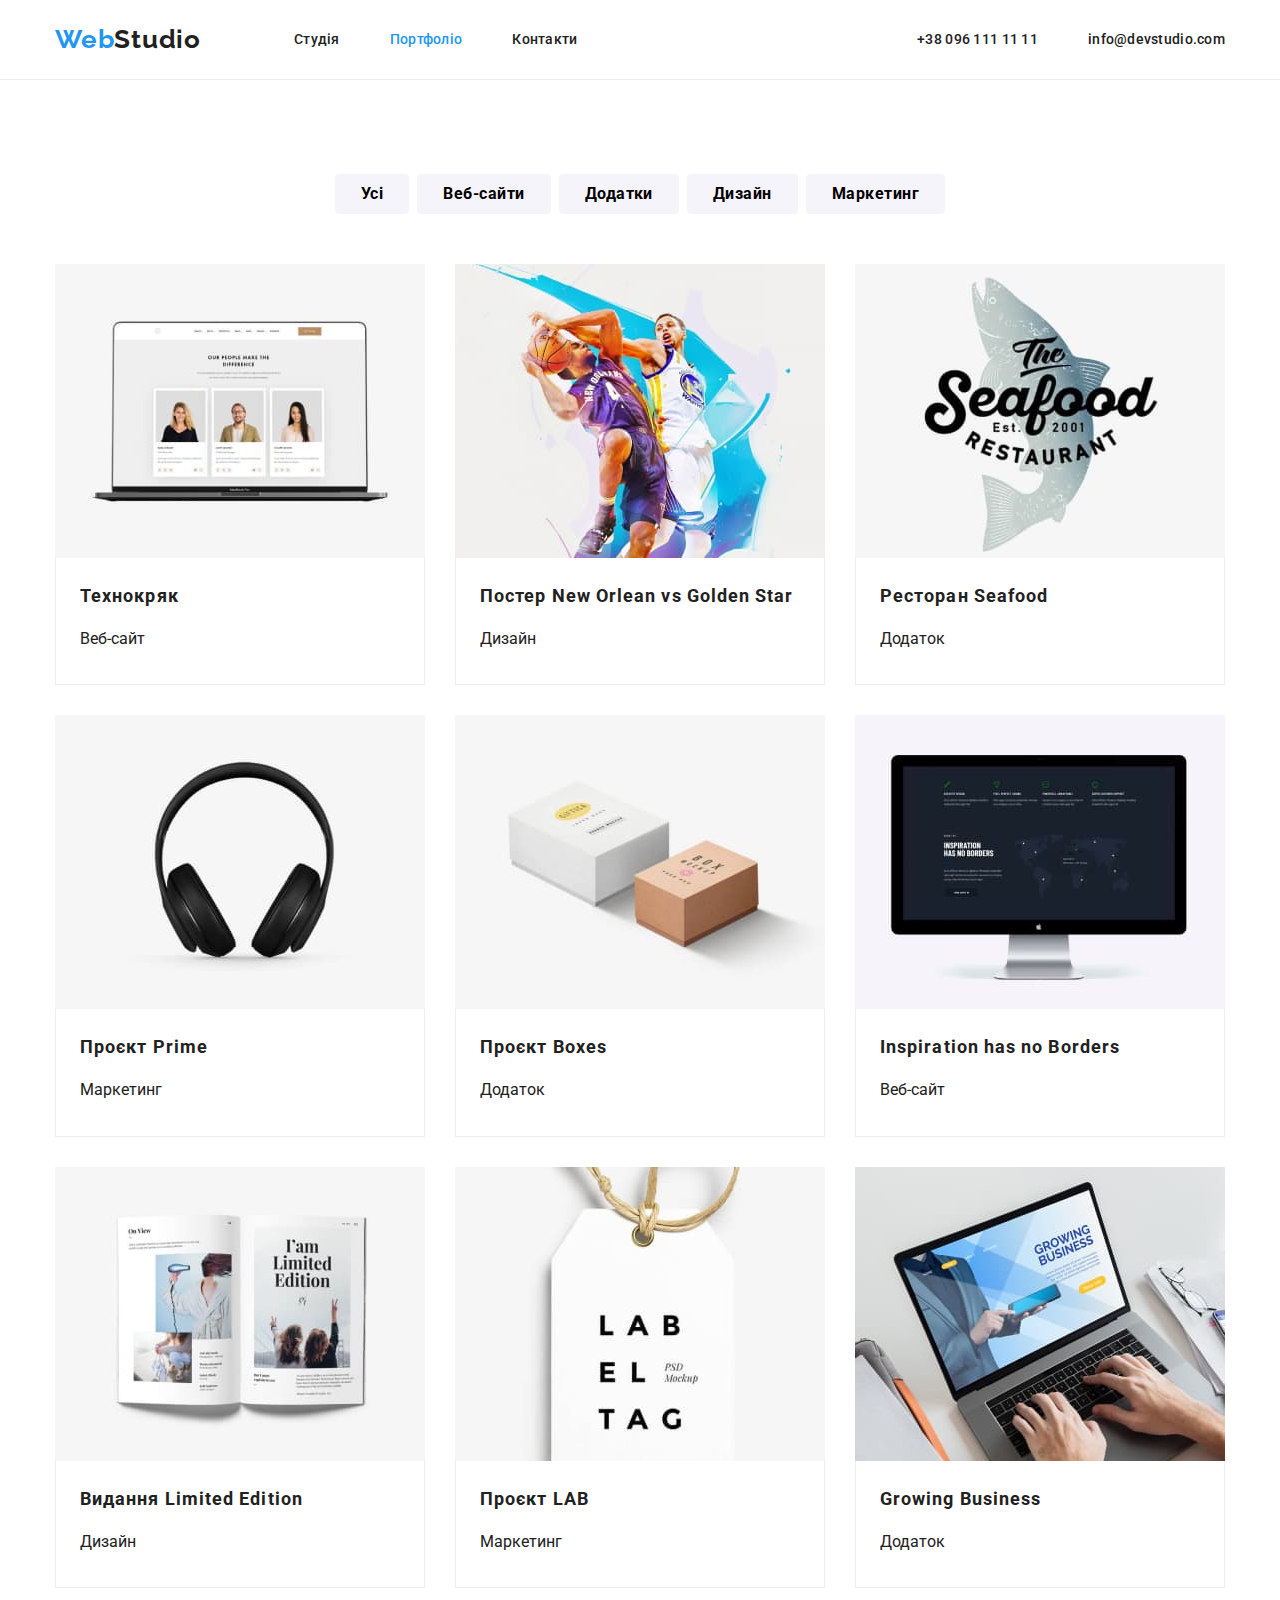
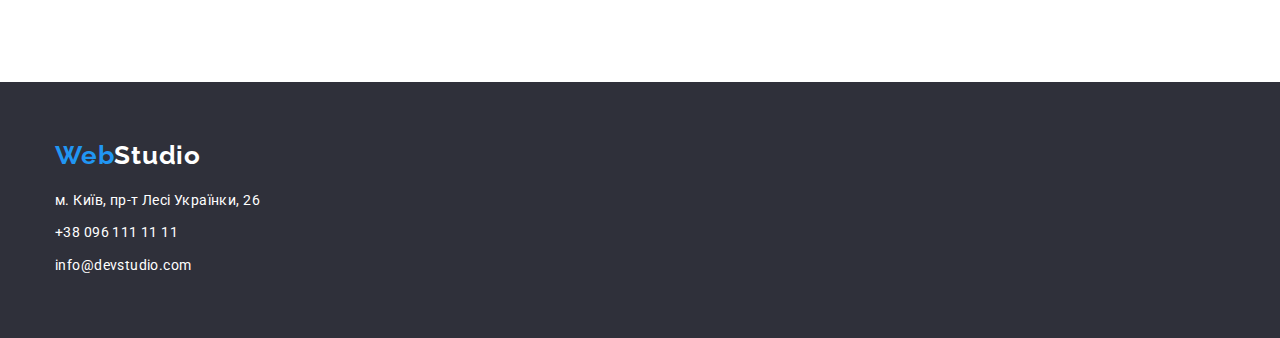
==== portfolio.html @ 902783cb "Закинув основні файли сайту" ====
<!DOCTYPE html>
<html lang="uk">
  <head>
    <meta charset="UTF-8">
    <meta http-equiv="X-UA-Compatible" content="IE=edge">
    <meta name="viewport" content="width=device-width, initial-scale=1.0">
    <link rel="preconnect" href="https://fonts.googleapis.com">
    <link rel="preconnect" href="https://fonts.gstatic.com" crossorigin>
    <link href="https://fonts.googleapis.com/css2?family=Roboto:wght@400;500;700;900&display=swap" rel="stylesheet">
    <link rel="preconnect" href="https://fonts.googleapis.com">
    <link rel="preconnect" href="https://fonts.gstatic.com" crossorigin>
    <link href="https://fonts.googleapis.com/css2?family=Raleway:wght@700&display=swap" rel="stylesheet">
    <link rel="stylesheet" href="https://cdnjs.cloudflare.com/ajax/libs/modern-normalize/1.0.0/modern-normalize.min.css">
    <link rel="stylesheet" href="./css/styles.css">
    <title>Домашнє завдання</title>
  </head>
  <body>

<!--Шапка сайту-->

    <header class="header">
      <div class="container header-nav">
        <a href="/" class="logo-top"><span class="logo-top-blue">Web</span>Studio</a>
        <nav>
          <ul class="header-menu no-style">
            <li class="item"><a href="./index.html" class="header-menu-link">Студія</a></li>
            <li class="item"><a href="./portfolio.html" class="header-menu-link current">Портфоліо</a></li>
            <li class="item"><a href="#" class="header-menu-link">Контакти</a></li>
          </ul>
        </nav>
        <ul class="header-contact no-style">
          <li class="item"><a href="tel:+380961111111" class="header-contact-link">+38 096 111 11 11</a></li>
          <li class="item"><a href="mailto:info@devstudio.com" class="header-contact-link">info@devstudio.com</a></li>
        </ul>
      </div>
    </header>

    <main>

<!--Портфоліо-->

      <section class="portfolio section">
        <div class="container">

<!--Меню портфоліо-->

          <h1 class="portfolio-title">Меню портфоліо</h1>
          <ul class="portfolio-list">
            <li class="portfolio-item"><button type="button" class="portfolio-btn">Усі</button></li>
            <li class="portfolio-item"><button type="button" class="portfolio-btn">Веб-сайти</button></li>
            <li class="portfolio-item"><button type="button" class="portfolio-btn">Додатки</button></li>
            <li class="portfolio-item"><button type="button" class="portfolio-btn">Дизайн</button></li>
            <li class="portfolio-item"><button type="button" class="portfolio-btn">Маркетинг</button></li>
          </ul>

<!--Наші роботи-->

          <ul class="portfolio-work-list">
            <li class="portfolio-work-item">
              <a href="#"><img src="./images/portfolio_img_1.jpg" alt="фото компютера" width="370" height="294"></a>
                <div class="portfolio-descript">
                  <h3 class="portfolio-item-title">Технокряк</h3>
                  <p>Веб-сайт</p>
                </div>              
            </li>
            <li class="portfolio-work-item">
                <a href="#"><img src="./images/portfolio_img_2.jpg" alt="фото баскетболістів" width="370" height="294"></a>
                <div class="portfolio-descript">
                  <h3 class="portfolio-item-title">Постер New Orlean vs Golden Star</h3>
                  <p>Дизайн</p>
                </div>
            </li>
            <li class="portfolio-work-item">
                <a href="#"><img src="./images/portfolio_img_3.jpg" alt="логотип ресторану" width="370" height="294"></a>
                <div class="portfolio-descript">
                  <h3 class="portfolio-item-title">Ресторан Seafood</h3>
                  <p>Додаток</p>
                </div>
            </li>
            <li class="portfolio-work-item">              
                <a href="#"><img src="./images/portfolio_img_4.jpg" alt="навушникі" width="370" height="294"></a>
                <div class="portfolio-descript">
                  <h3 class="portfolio-item-title">Проєкт Prime</h3>
                  <p>Маркетинг</p>
                </div>             
            </li>
            <li class="portfolio-work-item">              
                <a href="#"><img src="./images/portfolio_img_5.jpg" alt="фото коробок" width="370" height="294"></a>
                <div class="portfolio-descript">
                  <h3 class="portfolio-item-title">Проєкт Boxes</h3>
                  <p>Додаток</p>
                </div>              
            </li>
            <li class="portfolio-work-item">              
                <a href="#"><img src="./images/portfolio_img_6.jpg" alt="монітор" width="370" height="294"></a>
                <div class="portfolio-descript">
                  <h3 class="portfolio-item-title">Inspiration has no Borders</h3>
                  <p>Веб-сайт</p>
                </div>              
            </li>
            <li class="portfolio-work-item">             
                <a href=""><img src="./images/portfolio_img_7.jpg" alt="фото книгі" width="370" height="294"></a>
                <div class="portfolio-descript">
                  <h3 class="portfolio-item-title">Видання Limited Edition</h3>
                  <p>Дизайн</p>
                </div>              
            </li>
            <li class="portfolio-work-item">              
                <a href=""><img src="./images/portfolio_img_8.jpg" alt="фото цінника" width="370" height="294"></a>
                <div class="portfolio-descript">
                  <h3 class="portfolio-item-title">Проєкт LAB</h3>
                  <p>Маркетинг</p>
                </div>             
            </li>
            <li class="portfolio-work-item">              
                <a href=""><img src="./images/portfolio_img_9.jpg" alt="фото ноутбука" width="370" height="294"></a>
                <div class="portfolio-descript">
                  <h3 class="portfolio-item-title">Growing Business</h3>
                  <p>Додаток</p>
                </div>             
            </li>
          </ul>
        </div>
      </section>
    </main>

<!-- Підвал-->

    <footer class="footer">
      <div class="container">
        <div class="footer-nav">
          <a href="/" class="logo-footer"><span class="logo-footer-blue">Web</span>Studio</a>
        </div>
        <address>
          <ul class="footer-contacts">
            <li class="footer-adres-item"><a href="https://goo.gl/maps/62NH4mXpDvtfNdRu7" target="_blank" rel="noreferrer noopener nofollow">м. Київ, пр-т Лесі Українки, 26</a></li>
            <li class="footer-adres-item"><a href="tel:+380961111111">+38 096 111 11 11</a></li>
            <li class="footer-adres-item"><a href="mailto:info@devstudio.com">info@devstudio.com</a></li>
          </ul>
        </address>
      </div>
    </footer>
  </body>
</html>
---- css/styles.css ----
:root {
  --primary-color-text: #212121;
  --blue-primary: #2196f3;
  --white-color-text: #ffffff;
  --dark-background-color: #2f303a;
  --secondory-background-color: #f5f4fa;
}

/* Reset styles */

a {
  color: inherit;
  text-decoration: none;
}

img {
  display: block;
  width: 100%;
}

h1, h2, h3, h4, h5, h6 {
 margin-top: 0;
 margin-bottom: 0;
}

ul, li {
  list-style: none;
  padding: 0;
  margin: 0;
}

/* Стилі сайту */

body {
  font-family: 'Roboto', sans-serif;
  font-style: normal;
  font-weight: 400;
  color: var(--primary-color-text);
  margin: 0;
}

/* Стилі контейнера сайту */

.container {
  width: 1200px;
  padding-left: 15px;
  padding-right: 15px;
  margin: 0 auto;
}

/* Стилі шапки сайту */

.header {
  border-bottom: 1px solid #ececec;
}

.header-nav {
  display: flex;
  align-items: center;
}

/* Стилі шапки сайту */

.logo-top {
  font-family: 'Raleway';
  font-weight: 700;
  font-size: 26px;
  line-height: 1.1;
  letter-spacing: 0.03em;
}

.logo-top-blue {
  color: var(--blue-primary);
}

.header-menu {
  display: flex;
  margin-left: 93px;
}

.header-contact {
  display: flex;
  margin-left: auto;
}

.header-menu .item:not(:last-child),
.header-contact .item:not(:last-child) {
  margin-right: 50px;
}

.header-menu-link,
.header-contact-link {
  display: block;
  padding-top: 32px;
  padding-bottom: 32px;
  font-weight: 500;
  font-size: 14px;
  line-height: 1.1;
  letter-spacing: 0.02em;
}

.header-menu-link:hover,
.header-menu-link:focus,
.header-contact-link:hover,
.header-contact-link:focus {
  color: var(--blue-primary);
}

.header-menu-link.current {
  color: var(--blue-primary);
}

/* Стилі головного блока */

.hero {
  padding-top: 200px;
  padding-bottom: 200px;
  background-color: var(--dark-background-color);
  text-align: center;
}

.hero-title {
  margin-bottom: 30px;
  color: var(--white-color-text);
  font-weight: 900;
  font-size: 44px;
  line-height: 1.3;
  letter-spacing: 0.06em;
  text-transform: uppercase;
}

.btn {
  display: inline-block;
  padding: 10px 32px;
  background-color: var(--blue-primary);
  box-shadow: 0px 4px 4px rgba(0, 0, 0, 0.15);
  border-radius: 4px;
  cursor: pointer;
  font-weight: 700;
  font-size: 16px;
  line-height: 1.8;
  letter-spacing: 0.06em;
  color: var(--white-color-text);
  text-shadow: 0px 4px 4px rgba(0, 0, 0, 0.25);
}

.section {
  padding-top: 94px;
  padding-bottom: 94px;
}

/* Стилі інформаційного блока */

.info-title {
  display: none;
}

.info-list {
  display: flex;
  align-items: stretch;
  justify-content: space-around;
}

.info-list .info-item:not(:last-child) {
  margin-right: 30px;
}

.info-item-title {
  margin-bottom: 10px;
  font-weight: 700;
  font-size: 14px;
  line-height: 1;
  letter-spacing: 0.03em;
  text-transform: uppercase;
}

.info-list p {
  margin-top: 0;
  margin-bottom: 0;
  color: #757575;
  font-size: 14px;
  line-height: 1.7;
  letter-spacing: 0.03em;
}

/* Стилі чим ми займаємося */

.what-dowedo-list {
  display: flex;
  justify-content: space-between;
}

.what-dowedo-title {
  margin-bottom: 50px;
  font-weight: 700;
  font-size: 36px;
  line-height: 1.1;
  letter-spacing: 0.03em;
  text-align: center;
}

/* Стилі наша команда */

.team {
  background-color: var(--secondory-background-color);
}

.team-title {
  margin-bottom: 50px;
  font-weight: 700;
  font-size: 36px;
  line-height: 1.1;
  letter-spacing: 0.03em;
  text-align: center;
}

.team-list {
  display: flex;
  flex-wrap: wrap;
  text-align: center;
}

.team-item {
  width: calc((100% - 90px) / 4);
  margin-right: 30px;
  margin-bottom: 30px;
  background-color: var(--white-color-text);
  box-shadow: 0px 1px 3px rgba(0, 0, 0, 0.12), 
              0px 1px 1px rgba(0, 0, 0, 0.14),
              0px 2px 1px rgba(0, 0, 0, 0.2);
  border-radius: 0px 0px 4px 4px;
}

.team-item:nth-child(4n) {
  margin-right: 0;
}

.team-item:nth-last-child(-n + 4) {
  margin-bottom: 0;
}

.team-descript {
  padding-top: 30px;
  padding-bottom: 30px;
}

.team-item-title {
  margin-bottom: 10px;
  font-weight: 500;
  font-size: 16px;
  line-height: 1.2;
  letter-spacing: 0.03em;
}

.team-list p {
  margin-top: 0;
  margin-bottom: 0;
  font-size: 16px;
  line-height: 1;
  letter-spacing: 0.03em;
}

/* Стилі підвал*/

.footer {
  padding-top: 60px;
  padding-bottom: 60px;
  background-color: var(--dark-background-color);
}

.footer-nav {
  margin-bottom: 20px;
}

.logo-footer {
  padding-bottom: 20px;
  font-family: 'Raleway';
  font-style: normal;
  font-weight: 700;
  font-size: 26px;
  line-height: 1;
  letter-spacing: 0.03em;
  color: var(--white-color-text);
}

.logo-footer-blue {
  color: var(--blue-primary);
}

.footer address {
  font-style: normal;
}

.footer-adres-item {
  margin-bottom: 9px;
  font-size: 14px;
  line-height: 1.7;
  letter-spacing: 0.03em;
  color: var(--white-color-text);
}

.footer-adres-item:last-child {
  margin-bottom: 0;
}

.footer-contact {
  display: block;
}

.footer-contact-item {
  padding-bottom: 30px;
  font-size: 14px;
  line-height: 1.7;
  letter-spacing: 0.03em;
  color: rgba(255, 255, 255, 0.6);
}

.footer-adres-item:hover,
.footer-adres-item:focus,
.footer-contact-item:hover,
.footer-contact-item:focus {
  color: var(--blue-primary);
}


/* ПОРТФОЛІО */


/* Стилі меню портфоліо*/

.portfolio-title {
  display: none;
}

.portfolio-list {
  display: flex;
  justify-content: center;
  margin-bottom: 50px;
}

.portfolio-item:not(:last-child) {
  margin-right: 8px;
}

.portfolio-btn {
  display: inline-block;
  background: var(--secondory-background-color);
  border-radius: 4px;
  padding: 6px 25px;
  cursor: pointer;
  border: 1px solid transparent;
  min-width: 73px;
  font-weight: 700;
  font-size: 16px;
  line-height: 1.6;
  letter-spacing: 0.03em;
  text-align: center;
}

.portfolio-btn:hover,
.portfolio-btn:focus {
  color: var(--white-color-text);
  background-color: var(--blue-primary);
}

/* Стилі наші роботи */

.portfolio-work-list {
  display: flex;
  flex-wrap: wrap;
}

.portfolio-work-item {
  width: calc((100% - 60px) / 3);
  margin-right: 30px;
  margin-bottom: 30px;
}

.portfolio-work-item:nth-child(3n) {
  margin-right: 0;
}

.portfolio-work-item:nth-last-child(-n + 3) {
  margin-bottom: 0;
}

.portfolio-descript {
  padding: 20px 24px;
  background: var(--white-color-text);
  border: 1px solid #eeeeee;
  border-top: inherit;
}

.portfolio-item-title {
  margin-bottom: 4px;
  font-weight: 700;
  font-size: 18px;
  line-height: 2;
  letter-spacing: 0.06em;
  color: var(--primary-color-text);
}

.portfolio-work p {
  margin-top: 0;
  margin-bottom: 0;
  font-size: 16px;
  line-height: 1.8;
  letter-spacing: 0.03em;
  color: #757575;
}
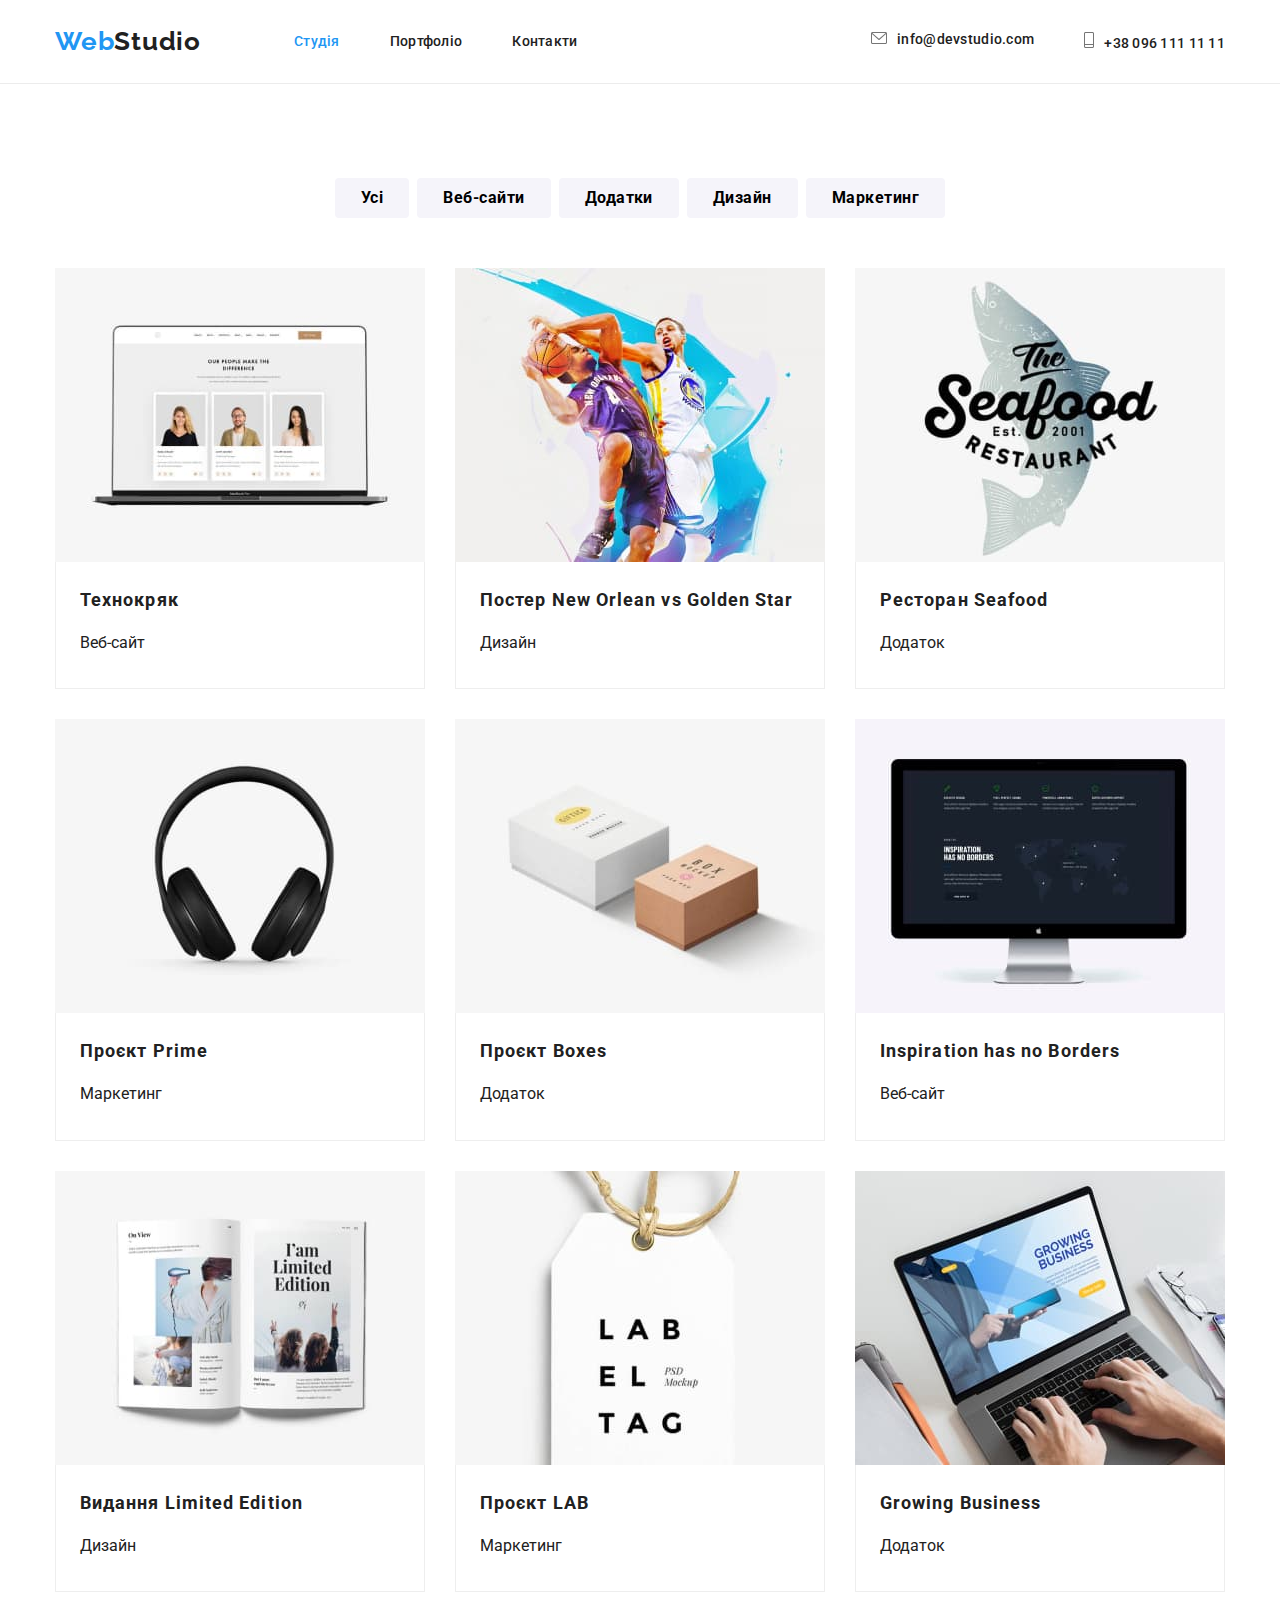
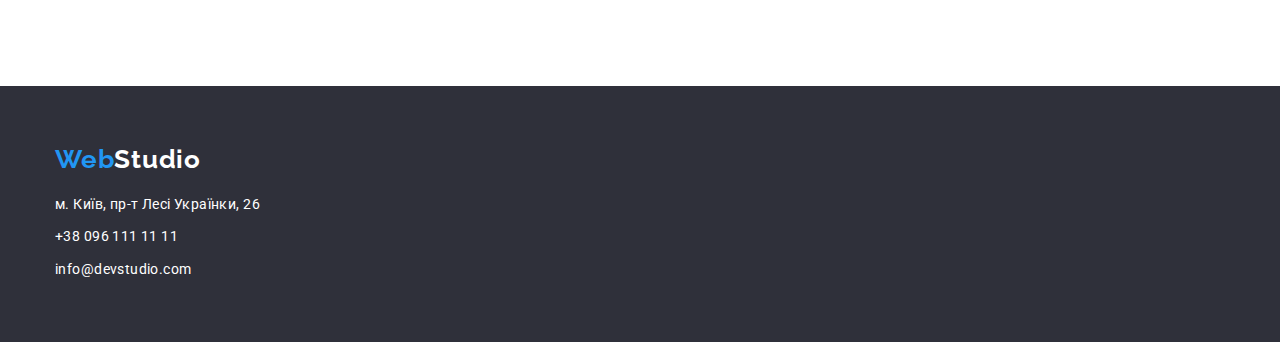
==== commit 619f6a30: "Підкоректував код" ====
--- a/portfolio.html
+++ b/portfolio.html
@@ -16,33 +16,33 @@
   </head>
   <body>
 
-<!--Шапка сайту-->
+<!--ШАПКА САЙТУ-->
 
-    <header class="header">
-      <div class="container header-nav">
+    <header class="header"> 
+      <div class="container header-nav">   
         <a href="/" class="logo-top"><span class="logo-top-blue">Web</span>Studio</a>
-        <nav>
-          <ul class="header-menu no-style">
-            <li class="item"><a href="./index.html" class="header-menu-link">Студія</a></li>
-            <li class="item"><a href="./portfolio.html" class="header-menu-link current">Портфоліо</a></li>
-            <li class="item"><a href="#" class="header-menu-link">Контакти</a></li>
-          </ul>
-        </nav>
-        <ul class="header-contact no-style">
-          <li class="item"><a href="tel:+380961111111" class="header-contact-link">+38 096 111 11 11</a></li>
-          <li class="item"><a href="mailto:info@devstudio.com" class="header-contact-link">info@devstudio.com</a></li>
+      <nav>
+        <ul class="header-menu">
+          <li class="item"><a href="./index.html" class="header-menu-link current">Студія</a></li>
+          <li class="item"><a href="./portfolio.html" class="header-menu-link">Портфоліо</a></li>
+          <li class="item"><a href="#" class="header-menu-link">Контакти</a></li>
         </ul>
+      </nav>
+      <ul class="header-contact">       
+        <li class="item"><a href="mailto:info@devstudio.com" class="header-contact-link icon-mail">info@devstudio.com</a></li>
+        <li class="item"><a href="tel:+380961111111" class="header-contact-link icon-tel">+38 096 111 11 11</a></li>
+      </ul>
       </div>
     </header>
 
     <main>
 
-<!--Портфоліо-->
+<!-- ПОРТФОЛІО -->
 
       <section class="portfolio section">
         <div class="container">
 
-<!--Меню портфоліо-->
+<!-- МЕНЮ ПОРТФОЛІО -->
 
           <h1 class="portfolio-title">Меню портфоліо</h1>
           <ul class="portfolio-list">
@@ -53,7 +53,7 @@
             <li class="portfolio-item"><button type="button" class="portfolio-btn">Маркетинг</button></li>
           </ul>
 
-<!--Наші роботи-->
+<!-- НАШІ РОБОТИ -->
 
           <ul class="portfolio-work-list">
             <li class="portfolio-work-item">
@@ -124,7 +124,7 @@
       </section>
     </main>
 
-<!-- Підвал-->
+<!-- ПІДВАЛ -->
 
     <footer class="footer">
       <div class="container">
--- a/css/styles.css
+++ b/css/styles.css
@@ -11,6 +11,7 @@
 a {
   color: inherit;
   text-decoration: none;
+  margin: 0;
 }
 
 img {
@@ -18,18 +19,24 @@
   width: 100%;
 }
 
-h1, h2, h3, h4, h5, h6 {
- margin-top: 0;
- margin-bottom: 0;
-}
-
-ul, li {
+h1,
+h2,
+h3,
+h4,
+h5,
+h6 {
+  margin-top: 0;
+  margin-bottom: 0;
+}
+
+ul,
+li {
   list-style: none;
   padding: 0;
   margin: 0;
 }
 
-/* Стилі сайту */
+/* ОСНОВНІ СТИЛІ */
 
 body {
   font-family: 'Roboto', sans-serif;
@@ -39,7 +46,7 @@
   margin: 0;
 }
 
-/* Стилі контейнера сайту */
+/* СТИЛІ КОНТЕЙНЕРА */
 
 .container {
   width: 1200px;
@@ -48,7 +55,7 @@
   margin: 0 auto;
 }
 
-/* Стилі шапки сайту */
+/* СТИЛІ ШАПКИ САЙТУ */
 
 .header {
   border-bottom: 1px solid #ececec;
@@ -58,8 +65,6 @@
   display: flex;
   align-items: center;
 }
-
-/* Стилі шапки сайту */
 
 .logo-top {
   font-family: 'Raleway';
@@ -99,6 +104,26 @@
   letter-spacing: 0.02em;
 }
 
+.header-contact-link::before {
+  display: inline-flex;
+  content: '';
+  margin-right: 10px;
+  cursor: pointer;
+  align-self: flex-end;
+}
+
+.icon-mail::before {
+  width: 16px;
+  height: 12px;
+  background-image: url(../images/icons/mail.svg);
+}
+
+.icon-tel::before {
+  height: 16px;
+  width: 10px;
+  background-image: url(../images/icons/tel.svg);
+}
+
 .header-menu-link:hover,
 .header-menu-link:focus,
 .header-contact-link:hover,
@@ -110,13 +135,23 @@
   color: var(--blue-primary);
 }
 
-/* Стилі головного блока */
+/* СТИЛІ ГОЛОВНОГО БЛОКА */
 
 .hero {
+  height: 600px;
+  max-width: 1600px;
+  background-image: linear-gradient(to right, 
+                                  rgba(47, 48, 58, 0.4), 
+                                  rgba(47, 48, 58, 0.4)),
+                                  url('../images/hero_img.jpg');
+  margin: 0 auto; 
   padding-top: 200px;
   padding-bottom: 200px;
+  text-align: center;
   background-color: var(--dark-background-color);
-  text-align: center;
+
+  background-repeat: no-repeat;
+  background-position: center;
 }
 
 .hero-title {
@@ -142,6 +177,7 @@
   letter-spacing: 0.06em;
   color: var(--white-color-text);
   text-shadow: 0px 4px 4px rgba(0, 0, 0, 0.25);
+  border: 1px solid transparent;
 }
 
 .section {
@@ -149,7 +185,7 @@
   padding-bottom: 94px;
 }
 
-/* Стилі інформаційного блока */
+/* СТИЛІ ІНФОРМАЦІЙНОГО БЛОКА */
 
 .info-title {
   display: none;
@@ -159,10 +195,41 @@
   display: flex;
   align-items: stretch;
   justify-content: space-around;
+  padding-top: 94px;
+  padding-bottom: 0;
 }
 
 .info-list .info-item:not(:last-child) {
   margin-right: 30px;
+}
+
+.info-item::before {
+  display: block;
+  content: '';
+  margin-bottom: 30px;
+  padding-top: 25px;
+  padding-bottom: 25px;
+  height: 120px;
+  background-repeat: no-repeat;
+  background-position: center;
+  background-color: #f5f4fa;
+  border-radius: 4px;
+}
+
+.icon-antena::before {
+  background-image: url(../images/icons/antena.svg);
+}
+
+.icon-clock::before {
+  background-image: url(../images/icons/clock.svg);
+}
+
+.icon-diagram::before {
+  background-image: url(../images/icons/diagram.svg);
+}
+
+.icon-astronaut::before {
+  background-image: url(../images/icons/astronaut.svg);
 }
 
 .info-item-title {
@@ -183,7 +250,7 @@
   letter-spacing: 0.03em;
 }
 
-/* Стилі чим ми займаємося */
+/* СТИЛІ ЧИМ ЗАЙМАЄМОСЯ */
 
 .what-dowedo-list {
   display: flex;
@@ -199,7 +266,7 @@
   text-align: center;
 }
 
-/* Стилі наша команда */
+/* СТИЛІ НАША КОМАНДА */
 
 .team {
   background-color: var(--secondory-background-color);
@@ -254,13 +321,90 @@
 
 .team-list p {
   margin-top: 0;
-  margin-bottom: 0;
+  margin-bottom: 16px;
   font-size: 16px;
   line-height: 1;
   letter-spacing: 0.03em;
 }
 
-/* Стилі підвал*/
+.social {
+  display: flex;
+  padding-left: 32px;
+  padding-right: 32px;
+}
+
+.social-item:not(:last-child) {
+  margin-right: 10px;
+}
+
+.social-btn {
+  display: flex;
+  color: #afb1b8;
+  background-color: var(--white-color-text);
+  height: 44px;
+  cursor: pointer;
+}
+
+.social-btn:hover {
+  background-color: var(--blue-primary);
+  border-radius: 50%;
+  fill: var(--white-color-text);
+}
+
+.button-icon {
+  width: 44px;
+  padding: 12px;
+  fill: currentColor;
+}
+
+.button-icon:hover {
+  fill: var(--white-color-text);
+}
+
+/* СТИЛІ ПОСТІЙНІ КЛІЄНТИ */
+
+.clients-title {
+  margin-bottom: 50px;
+  font-weight: 700;
+  font-size: 36px;
+  line-height: 1.1;
+  letter-spacing: 0.03em;
+  text-align: center;
+}
+
+.clients-list {
+  display: inline-flex;
+}
+
+.clients-item:not(:last-child) {
+  margin-right: 30px;
+}
+
+.clients-btn {
+  padding: 0;
+  color: #afb1b8;
+  background-color: var(--white-color-text);
+  width: 170px;
+  height: 92px;
+  cursor: pointer;
+  border: 1px solid #afb1b8;
+  border-radius: 4px;
+}
+.clients-icon {
+  height: 92px;
+  width: 170px;
+  fill: currentColor;
+}
+
+.clients-icon:hover {
+  fill: var(--blue-primary);
+}
+
+.clients-btn:hover {
+  border: 1px solid var(--blue-primary);
+}
+
+/* СТИЛІ ПІДВАЛ */
 
 .footer {
   padding-top: 60px;
@@ -303,12 +447,7 @@
   margin-bottom: 0;
 }
 
-.footer-contact {
-  display: block;
-}
-
 .footer-contact-item {
-  padding-bottom: 30px;
   font-size: 14px;
   line-height: 1.7;
   letter-spacing: 0.03em;
@@ -322,11 +461,54 @@
   color: var(--blue-primary);
 }
 
+.footer-social-title {
+  font-weight: 700;
+  font-size: 14px;
+  line-height: 16px;
+  letter-spacing: 0.03em;
+  text-transform: uppercase;
+  color: var(--white-color-text);
+  margin-bottom: 20px;
+}
+
+.footer-social-list {
+  display: flex;
+  height: 44px;
+  width: 44px;
+}
+
+.footer-social-item:not(:last-child) {
+  margin-right: 10px;
+}
+
+.footer-social-link {
+  display: flex;
+  color: var(--white-color-text);
+  background-color: rgba(255, 255, 255, 0.1);
+  border-radius: 50%;
+  height: 44px;
+  cursor: pointer;
+}
+
+.footer-social-link:hover {
+  background-color: var(--blue-primary);
+  border-radius: 50%;
+  fill: var(--white-color-text);
+}
+
+.footer-icon {
+  width: 44px;
+  padding: 12px;
+  fill: currentColor;
+}
+
+.footer-icon:hover {
+  fill: var(--white-color-text);
+}
 
 /* ПОРТФОЛІО */
 
-
-/* Стилі меню портфоліо*/
+/* СТИЛІ МЕНЮ ПОРТФОЛІО */
 
 .portfolio-title {
   display: none;
@@ -341,6 +523,15 @@
 .portfolio-item:not(:last-child) {
   margin-right: 8px;
 }
+
+.portfolio-item:hover,
+.portfolio-item:focus {
+  box-shadow: 0px 3px 1px rgba(0, 0, 0, 0.1), 
+              0px 1px 2px rgba(0, 0, 0, 0.08), 
+              0px 2px 2px rgba(0, 0, 0, 0.12);
+  border-radius: 4px;
+}
+
 
 .portfolio-btn {
   display: inline-block;
@@ -363,7 +554,7 @@
   background-color: var(--blue-primary);
 }
 
-/* Стилі наші роботи */
+/* СТИЛІ НАШІ РОБОТИ */
 
 .portfolio-work-list {
   display: flex;
@@ -374,6 +565,12 @@
   width: calc((100% - 60px) / 3);
   margin-right: 30px;
   margin-bottom: 30px;
+}
+
+.portfolio-work-item:hover {
+  box-shadow: 0px 1px 1px rgba(0, 0, 0, 0.12), 
+              0px 4px 4px rgba(0, 0, 0, 0.06), 
+              1px 4px 6px rgba(0, 0, 0, 0.16);
 }
 
 .portfolio-work-item:nth-child(3n) {
@@ -407,4 +604,4 @@
   line-height: 1.8;
   letter-spacing: 0.03em;
   color: #757575;
-}
+}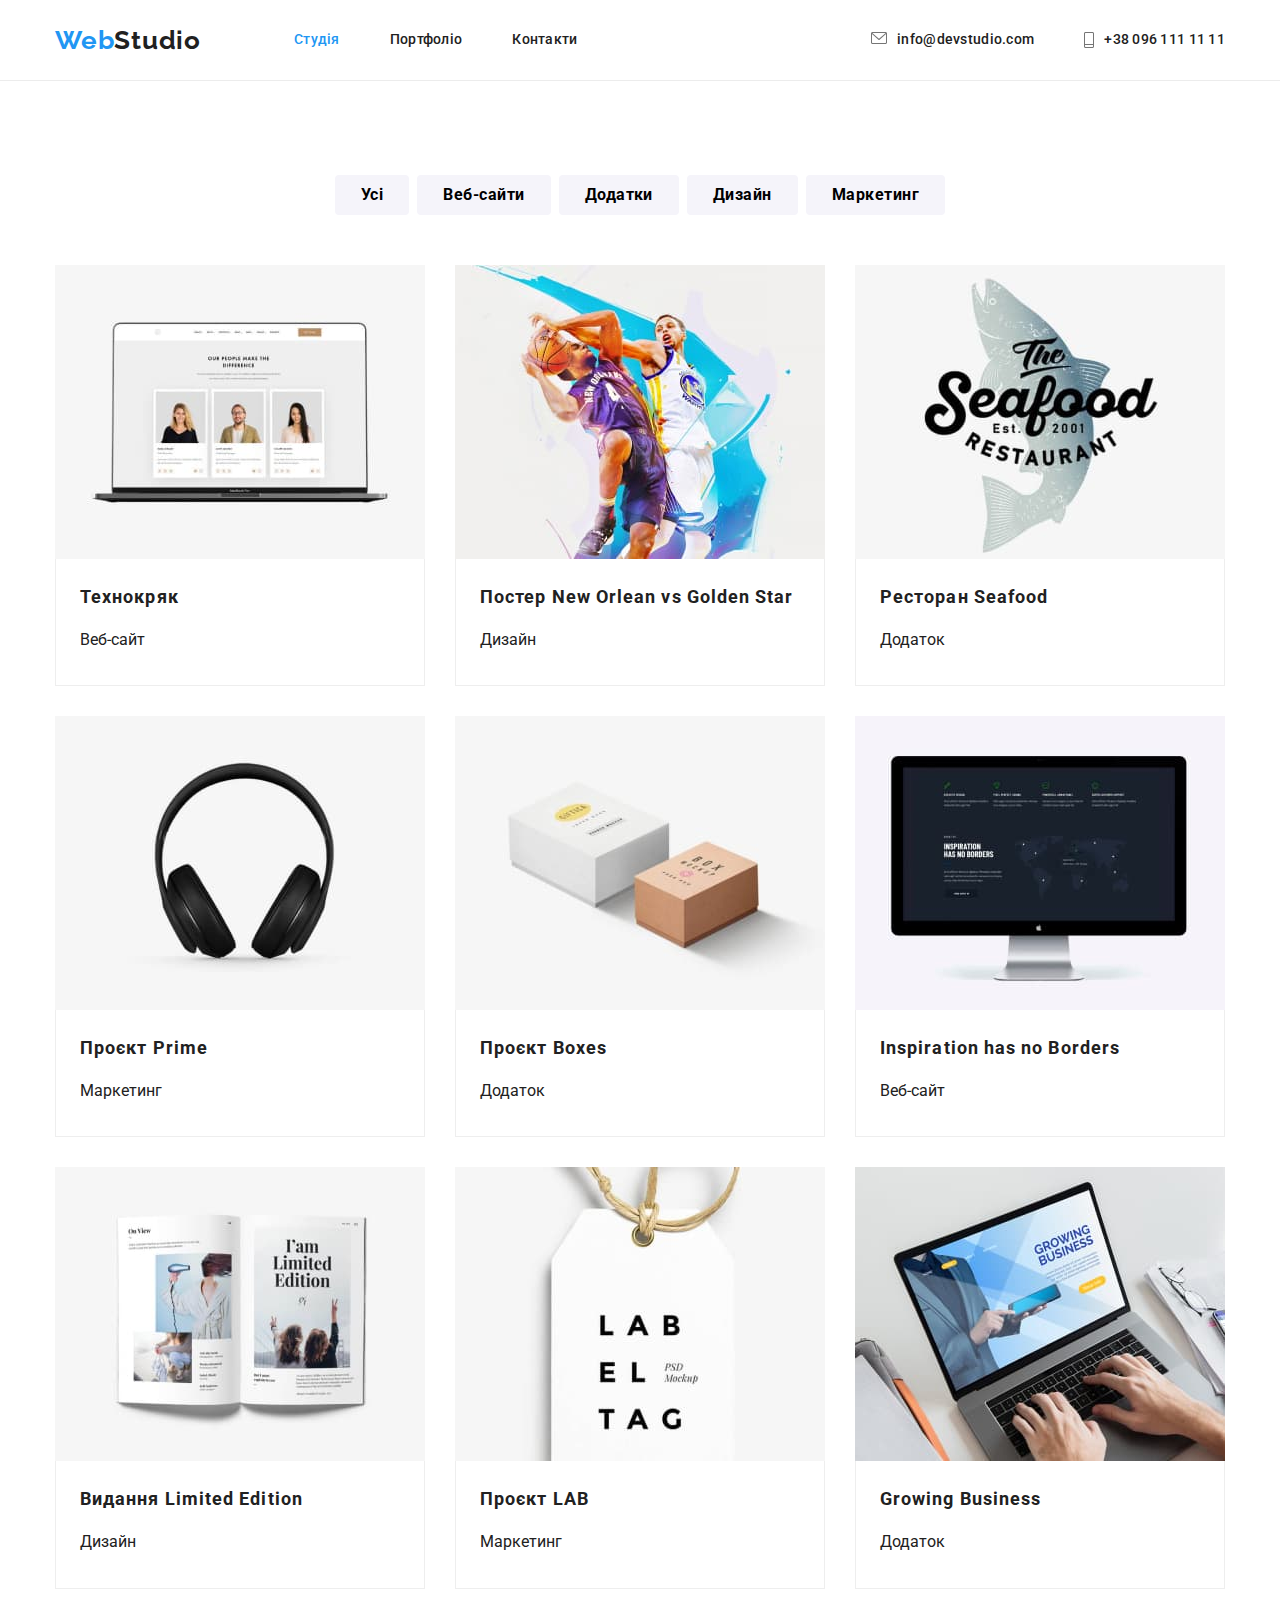
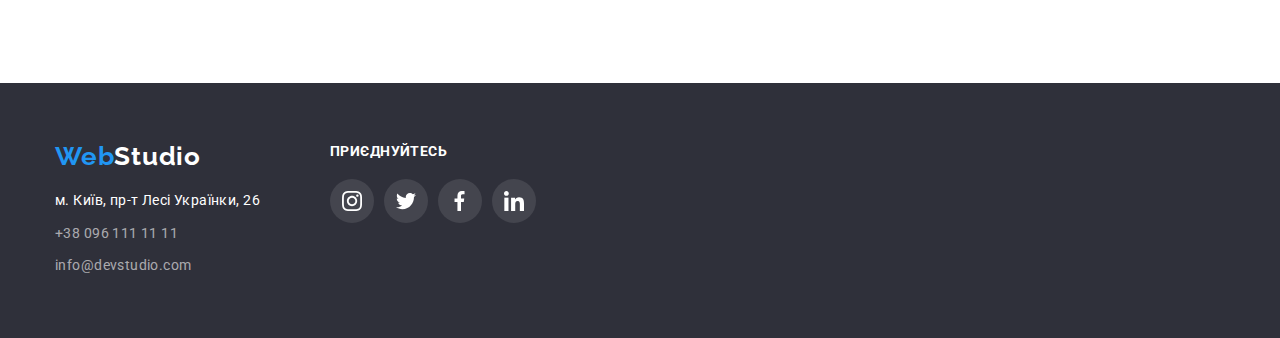
==== commit aaf989e2: "останні зміни в ДЗ" ====
--- a/portfolio.html
+++ b/portfolio.html
@@ -44,7 +44,7 @@
 
 <!-- МЕНЮ ПОРТФОЛІО -->
 
-          <h1 class="portfolio-title">Меню портфоліо</h1>
+          <h1 class="visually-hidden">Меню портфоліо</h1>
           <ul class="portfolio-list">
             <li class="portfolio-item"><button type="button" class="portfolio-btn">Усі</button></li>
             <li class="portfolio-item"><button type="button" class="portfolio-btn">Веб-сайти</button></li>
@@ -55,6 +55,7 @@
 
 <!-- НАШІ РОБОТИ -->
 
+          <h2 class="visually-hidden">Наші роботи</h2>
           <ul class="portfolio-work-list">
             <li class="portfolio-work-item">
               <a href="#"><img src="./images/portfolio_img_1.jpg" alt="фото компютера" width="370" height="294"></a>
@@ -124,20 +125,56 @@
       </section>
     </main>
 
-<!-- ПІДВАЛ -->
+<!--ПІДВАЛ-->
 
     <footer class="footer">
-      <div class="container">
-        <div class="footer-nav">
-          <a href="/" class="logo-footer"><span class="logo-footer-blue">Web</span>Studio</a>
-        </div>
+      <div class="container footer-nav">
+        <div class="footer-adres">
+        <a href="/" class="logo-footer"><span class="logo-footer-blue">Web</span>Studio</a>
         <address>
-          <ul class="footer-contacts">
-            <li class="footer-adres-item"><a href="https://goo.gl/maps/62NH4mXpDvtfNdRu7" target="_blank" rel="noreferrer noopener nofollow">м. Київ, пр-т Лесі Українки, 26</a></li>
-            <li class="footer-adres-item"><a href="tel:+380961111111">+38 096 111 11 11</a></li>
-            <li class="footer-adres-item"><a href="mailto:info@devstudio.com">info@devstudio.com</a></li>
-          </ul>
-        </address>
+        <ul class="footer-contacts">
+          <li class="footer-adres-item"><a href="https://goo.gl/maps/62NH4mXpDvtfNdRu7" target="_blank" rel="noreferrer noopener nofollow" >м. Київ, пр-т Лесі Українки, 26</a></li>
+          <li class="footer-adres-item"><a class="footer-contact-item" href="tel:+380961111111">+38 096 111 11 11</a></li>
+          <li class="footer-adres-item"><a class="footer-contact-item" href="mailto:info@devstudio.com">info@devstudio.com</a></li>
+        </ul>    
+      </address>  
+      </div>     
+      <div class="footer-social" >
+      <h2 class="footer-social-title">приєднуйтесь</h2>
+      
+      <!-- Кнопки соц.мережі футера --> 
+
+      <ul class="footer-social-list">        
+      <li class="footer-social-item">
+        <a href="#" class="footer-social-link">
+          <svg class="footer-icon">
+            <use href="./images/icons/icons.svg#instagram"></use>
+          </svg>
+        </a>
+      </li>
+      <li class="footer-social-item">
+        <a href="#" class="footer-social-link">
+          <svg class="footer-icon">
+             <use href="./images/icons/icons.svg#twitter"></use>
+          </svg>
+        </a>
+      </li>
+      <li class="footer-social-item">                   
+        <a href="#" class="footer-social-link">
+          <svg class="footer-icon">
+            <use href="./images/icons/icons.svg#facebook"></use>
+          </svg>
+        </a>
+      </li>
+      <li class="footer-social-item">
+        <a href="#" class="footer-social-link">
+          <svg class="footer-icon">
+            <use href="./images/icons/icons.svg#linkedin"></use>
+          </svg>
+        </a>
+      </li>                                 
+      </ul>
+      </div> 
       </div>
     </footer>
   </body>
--- a/css/styles.css
+++ b/css/styles.css
@@ -46,6 +46,19 @@
   margin: 0;
 }
 
+.visually-hidden {
+  position: absolute;
+  white-space: nowrap;
+  width: 1px;
+  height: 1px;
+  overflow: hidden;
+  border: 0;
+  padding: 0;
+  clip: rect(0 0 0 0);
+  clip-path: inset(50%);
+  margin: -1px;
+}
+
 /* СТИЛІ КОНТЕЙНЕРА */
 
 .container {
@@ -95,7 +108,7 @@
 
 .header-menu-link,
 .header-contact-link {
-  display: block;
+  display: inline-flex;
   padding-top: 32px;
   padding-bottom: 32px;
   font-weight: 500;
@@ -105,11 +118,9 @@
 }
 
 .header-contact-link::before {
-  display: inline-flex;
-  content: '';
+  content: "";
   margin-right: 10px;
   cursor: pointer;
-  align-self: flex-end;
 }
 
 .icon-mail::before {
@@ -119,8 +130,8 @@
 }
 
 .icon-tel::before {
+  width: 10px;
   height: 16px;
-  width: 10px;
   background-image: url(../images/icons/tel.svg);
 }
 
@@ -187,10 +198,6 @@
 
 /* СТИЛІ ІНФОРМАЦІЙНОГО БЛОКА */
 
-.info-title {
-  display: none;
-}
-
 .info-list {
   display: flex;
   align-items: stretch;
@@ -407,17 +414,23 @@
 /* СТИЛІ ПІДВАЛ */
 
 .footer {
+  
   padding-top: 60px;
   padding-bottom: 60px;
   background-color: var(--dark-background-color);
 }
 
 .footer-nav {
+  display: flex;
+}
+
+.footer-adres {
+margin-right: 70px;
+}
+
+.logo-footer {
+  display: block;
   margin-bottom: 20px;
-}
-
-.logo-footer {
-  padding-bottom: 20px;
   font-family: 'Raleway';
   font-style: normal;
   font-weight: 700;
@@ -461,6 +474,10 @@
   color: var(--blue-primary);
 }
 
+.footer-social {
+  
+}
+
 .footer-social-title {
   font-weight: 700;
   font-size: 14px;
@@ -473,9 +490,8 @@
 
 .footer-social-list {
   display: flex;
-  height: 44px;
-  width: 44px;
-}
+}
+
 
 .footer-social-item:not(:last-child) {
   margin-right: 10px;
@@ -509,10 +525,6 @@
 /* ПОРТФОЛІО */
 
 /* СТИЛІ МЕНЮ ПОРТФОЛІО */
-
-.portfolio-title {
-  display: none;
-}
 
 .portfolio-list {
   display: flex;
@@ -531,7 +543,6 @@
               0px 2px 2px rgba(0, 0, 0, 0.12);
   border-radius: 4px;
 }
-
 
 .portfolio-btn {
   display: inline-block;
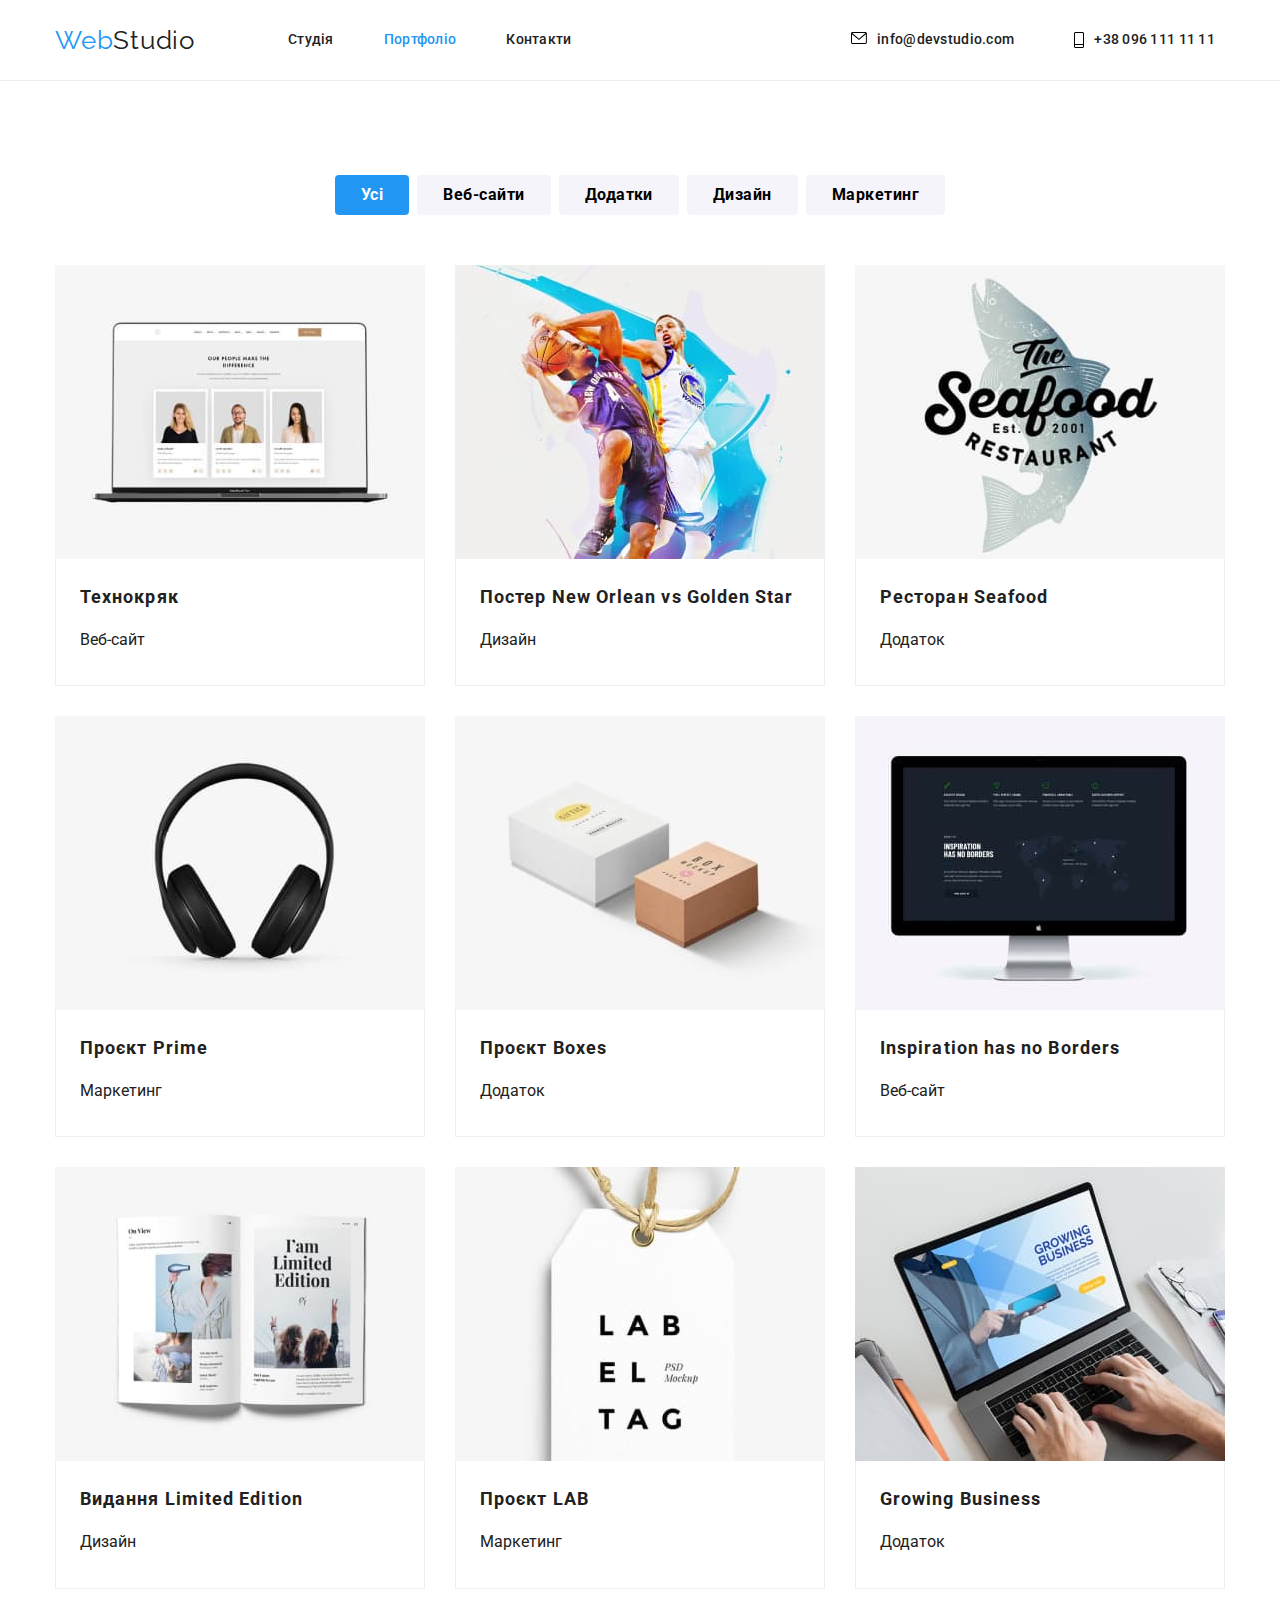
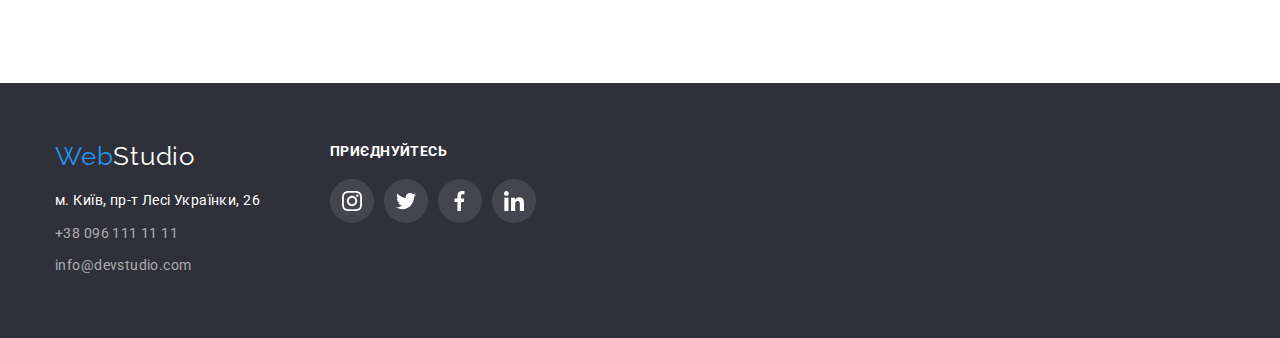
==== commit 87ca58f1: "виправлення неточностей ДЗ" ====
--- a/portfolio.html
+++ b/portfolio.html
@@ -23,14 +23,22 @@
         <a href="/" class="logo-top"><span class="logo-top-blue">Web</span>Studio</a>
       <nav>
         <ul class="header-menu">
-          <li class="item"><a href="./index.html" class="header-menu-link current">Студія</a></li>
-          <li class="item"><a href="./portfolio.html" class="header-menu-link">Портфоліо</a></li>
+          <li class="item"><a href="./index.html" class="header-menu-link">Студія</a></li>
+          <li class="item"><a href="./portfolio.html" class="header-menu-link current">Портфоліо</a></li>
           <li class="item"><a href="#" class="header-menu-link">Контакти</a></li>
         </ul>
       </nav>
       <ul class="header-contact">       
-        <li class="item"><a href="mailto:info@devstudio.com" class="header-contact-link icon-mail">info@devstudio.com</a></li>
-        <li class="item"><a href="tel:+380961111111" class="header-contact-link icon-tel">+38 096 111 11 11</a></li>
+        <li class="item"><a href="mailto:info@devstudio.com" class="header-contact-link icon-mail">
+          <svg width="16" height="12" class="icon-mail">
+            <use href="./images/icons/icons.svg#mail"></use>
+          </svg>
+          info@devstudio.com</a></li>
+        <li class="item"><a href="tel:+380961111111" class="header-contact-link icon-tel">
+         <svg width="10" height="16" class="icon-tel">
+            <use href="./images/icons/icons.svg#tel"></use>
+          </svg> 
+          +38 096 111 11 11</a></li>
       </ul>
       </div>
     </header>
@@ -46,7 +54,7 @@
 
           <h1 class="visually-hidden">Меню портфоліо</h1>
           <ul class="portfolio-list">
-            <li class="portfolio-item"><button type="button" class="portfolio-btn">Усі</button></li>
+            <li class="portfolio-item"><button autofocus type="button" class="portfolio-btn">Усі</button></li>
             <li class="portfolio-item"><button type="button" class="portfolio-btn">Веб-сайти</button></li>
             <li class="portfolio-item"><button type="button" class="portfolio-btn">Додатки</button></li>
             <li class="portfolio-item"><button type="button" class="portfolio-btn">Дизайн</button></li>
@@ -55,74 +63,93 @@
 
 <!-- НАШІ РОБОТИ -->
 
-          <h2 class="visually-hidden">Наші роботи</h2>
           <ul class="portfolio-work-list">
             <li class="portfolio-work-item">
-              <a href="#"><img src="./images/portfolio_img_1.jpg" alt="фото компютера" width="370" height="294"></a>
+              <a href="#">
+                <img src="./images/portfolio_img_1.jpg" alt="фото компютера" width="370" height="294">
                 <div class="portfolio-descript">
                   <h3 class="portfolio-item-title">Технокряк</h3>
                   <p>Веб-сайт</p>
-                </div>              
+                </div> 
+                </a>             
             </li>
             <li class="portfolio-work-item">
-                <a href="#"><img src="./images/portfolio_img_2.jpg" alt="фото баскетболістів" width="370" height="294"></a>
+              <a href="#">
+                <img src="./images/portfolio_img_2.jpg" alt="фото баскетболістів" width="370" height="294">
                 <div class="portfolio-descript">
                   <h3 class="portfolio-item-title">Постер New Orlean vs Golden Star</h3>
                   <p>Дизайн</p>
                 </div>
+              </a>  
             </li>
             <li class="portfolio-work-item">
-                <a href="#"><img src="./images/portfolio_img_3.jpg" alt="логотип ресторану" width="370" height="294"></a>
+              <a href="#">
+                <img src="./images/portfolio_img_3.jpg" alt="логотип ресторану" width="370" height="294">
                 <div class="portfolio-descript">
                   <h3 class="portfolio-item-title">Ресторан Seafood</h3>
                   <p>Додаток</p>
                 </div>
-            </li>
-            <li class="portfolio-work-item">              
-                <a href="#"><img src="./images/portfolio_img_4.jpg" alt="навушникі" width="370" height="294"></a>
+              </a>  
+            </li>
+            <li class="portfolio-work-item">              
+              <a href="#">
+                <img src="./images/portfolio_img_4.jpg" alt="навушникі" width="370" height="294">
                 <div class="portfolio-descript">
                   <h3 class="portfolio-item-title">Проєкт Prime</h3>
                   <p>Маркетинг</p>
-                </div>             
-            </li>
-            <li class="portfolio-work-item">              
-                <a href="#"><img src="./images/portfolio_img_5.jpg" alt="фото коробок" width="370" height="294"></a>
+                </div>
+              </a>               
+            </li>
+            <li class="portfolio-work-item">              
+              <a href="#">
+                <img src="./images/portfolio_img_5.jpg" alt="фото коробок" width="370" height="294">
                 <div class="portfolio-descript">
                   <h3 class="portfolio-item-title">Проєкт Boxes</h3>
                   <p>Додаток</p>
-                </div>              
-            </li>
-            <li class="portfolio-work-item">              
-                <a href="#"><img src="./images/portfolio_img_6.jpg" alt="монітор" width="370" height="294"></a>
+                </div>
+              </a>               
+            </li>
+            <li class="portfolio-work-item">              
+              <a href="#">
+                <img src="./images/portfolio_img_6.jpg" alt="монітор" width="370" height="294">
                 <div class="portfolio-descript">
                   <h3 class="portfolio-item-title">Inspiration has no Borders</h3>
                   <p>Веб-сайт</p>
-                </div>              
+                </div> 
+              </a>               
             </li>
             <li class="portfolio-work-item">             
-                <a href=""><img src="./images/portfolio_img_7.jpg" alt="фото книгі" width="370" height="294"></a>
+              <a href="">
+                <img src="./images/portfolio_img_7.jpg" alt="фото книгі" width="370" height="294">
                 <div class="portfolio-descript">
                   <h3 class="portfolio-item-title">Видання Limited Edition</h3>
                   <p>Дизайн</p>
-                </div>              
-            </li>
-            <li class="portfolio-work-item">              
-                <a href=""><img src="./images/portfolio_img_8.jpg" alt="фото цінника" width="370" height="294"></a>
+                </div> 
+              </a>               
+            </li>
+            <li class="portfolio-work-item">              
+              <a href="">
+                <img src="./images/portfolio_img_8.jpg" alt="фото цінника" width="370" height="294">
                 <div class="portfolio-descript">
                   <h3 class="portfolio-item-title">Проєкт LAB</h3>
                   <p>Маркетинг</p>
-                </div>             
-            </li>
-            <li class="portfolio-work-item">              
-                <a href=""><img src="./images/portfolio_img_9.jpg" alt="фото ноутбука" width="370" height="294"></a>
+                </div>
+              </a>             
+            </li>
+            <li class="portfolio-work-item">              
+              <a href="">
+                <img src="./images/portfolio_img_9.jpg" alt="фото ноутбука" width="370" height="294">
                 <div class="portfolio-descript">
                   <h3 class="portfolio-item-title">Growing Business</h3>
                   <p>Додаток</p>
-                </div>             
+                </div> 
+              </a>              
             </li>
           </ul>
         </div>
+
       </section>
+    
     </main>
 
 <!--ПІДВАЛ-->
--- a/css/styles.css
+++ b/css/styles.css
@@ -4,6 +4,7 @@
   --white-color-text: #ffffff;
   --dark-background-color: #2f303a;
   --secondory-background-color: #f5f4fa;
+  --default-color-icon: #afb1b8;
 }
 
 /* Reset styles */
@@ -34,6 +35,11 @@
   list-style: none;
   padding: 0;
   margin: 0;
+}
+
+:focus, 
+:active {
+  outline: none;
 }
 
 /* ОСНОВНІ СТИЛІ */
@@ -59,6 +65,10 @@
   margin: -1px;
 }
 
+.current {
+  color: var(--blue-primary);
+}
+
 /* СТИЛІ КОНТЕЙНЕРА */
 
 .container {
@@ -81,7 +91,6 @@
 
 .logo-top {
   font-family: 'Raleway';
-  font-weight: 700;
   font-size: 26px;
   line-height: 1.1;
   letter-spacing: 0.03em;
@@ -117,32 +126,21 @@
   letter-spacing: 0.02em;
 }
 
-.header-contact-link::before {
-  content: "";
+.icon-mail,
+.icon-tel {
+  display: flex;
   margin-right: 10px;
-  cursor: pointer;
-}
-
-.icon-mail::before {
-  width: 16px;
-  height: 12px;
-  background-image: url(../images/icons/mail.svg);
-}
-
-.icon-tel::before {
-  width: 10px;
-  height: 16px;
-  background-image: url(../images/icons/tel.svg);
+}
+
+.icon-mail:hover,
+.icon-tel:hover {
+  fill: var(--blue-primary);
 }
 
 .header-menu-link:hover,
 .header-menu-link:focus,
 .header-contact-link:hover,
 .header-contact-link:focus {
-  color: var(--blue-primary);
-}
-
-.header-menu-link.current {
   color: var(--blue-primary);
 }
 
@@ -168,7 +166,6 @@
 .hero-title {
   margin-bottom: 30px;
   color: var(--white-color-text);
-  font-weight: 900;
   font-size: 44px;
   line-height: 1.3;
   letter-spacing: 0.06em;
@@ -203,7 +200,6 @@
   align-items: stretch;
   justify-content: space-around;
   padding-top: 94px;
-  padding-bottom: 0;
 }
 
 .info-list .info-item:not(:last-child) {
@@ -212,7 +208,7 @@
 
 .info-item::before {
   display: block;
-  content: '';
+  content: "";
   margin-bottom: 30px;
   padding-top: 25px;
   padding-bottom: 25px;
@@ -241,7 +237,6 @@
 
 .info-item-title {
   margin-bottom: 10px;
-  font-weight: 700;
   font-size: 14px;
   line-height: 1;
   letter-spacing: 0.03em;
@@ -266,7 +261,6 @@
 
 .what-dowedo-title {
   margin-bottom: 50px;
-  font-weight: 700;
   font-size: 36px;
   line-height: 1.1;
   letter-spacing: 0.03em;
@@ -281,7 +275,6 @@
 
 .team-title {
   margin-bottom: 50px;
-  font-weight: 700;
   font-size: 36px;
   line-height: 1.1;
   letter-spacing: 0.03em;
@@ -346,7 +339,7 @@
 
 .social-btn {
   display: flex;
-  color: #afb1b8;
+  color: var(--default-color-icon);
   background-color: var(--white-color-text);
   height: 44px;
   cursor: pointer;
@@ -372,7 +365,6 @@
 
 .clients-title {
   margin-bottom: 50px;
-  font-weight: 700;
   font-size: 36px;
   line-height: 1.1;
   letter-spacing: 0.03em;
@@ -388,13 +380,14 @@
 }
 
 .clients-btn {
+  display: block;
   padding: 0;
-  color: #afb1b8;
+  color: var(--default-color-icon);
   background-color: var(--white-color-text);
   width: 170px;
   height: 92px;
   cursor: pointer;
-  border: 1px solid #afb1b8;
+  border: 1px solid var(--default-color-icon);
   border-radius: 4px;
 }
 .clients-icon {
@@ -433,7 +426,6 @@
   margin-bottom: 20px;
   font-family: 'Raleway';
   font-style: normal;
-  font-weight: 700;
   font-size: 26px;
   line-height: 1;
   letter-spacing: 0.03em;
@@ -474,12 +466,7 @@
   color: var(--blue-primary);
 }
 
-.footer-social {
-  
-}
-
 .footer-social-title {
-  font-weight: 700;
   font-size: 14px;
   line-height: 16px;
   letter-spacing: 0.03em;
@@ -491,7 +478,6 @@
 .footer-social-list {
   display: flex;
 }
-
 
 .footer-social-item:not(:last-child) {
   margin-right: 10px;
@@ -542,6 +528,7 @@
               0px 1px 2px rgba(0, 0, 0, 0.08), 
               0px 2px 2px rgba(0, 0, 0, 0.12);
   border-radius: 4px;
+  border: none;
 }
 
 .portfolio-btn {
@@ -559,6 +546,7 @@
   text-align: center;
 }
 
+
 .portfolio-btn:hover,
 .portfolio-btn:focus {
   color: var(--white-color-text);
@@ -601,7 +589,6 @@
 
 .portfolio-item-title {
   margin-bottom: 4px;
-  font-weight: 700;
   font-size: 18px;
   line-height: 2;
   letter-spacing: 0.06em;
